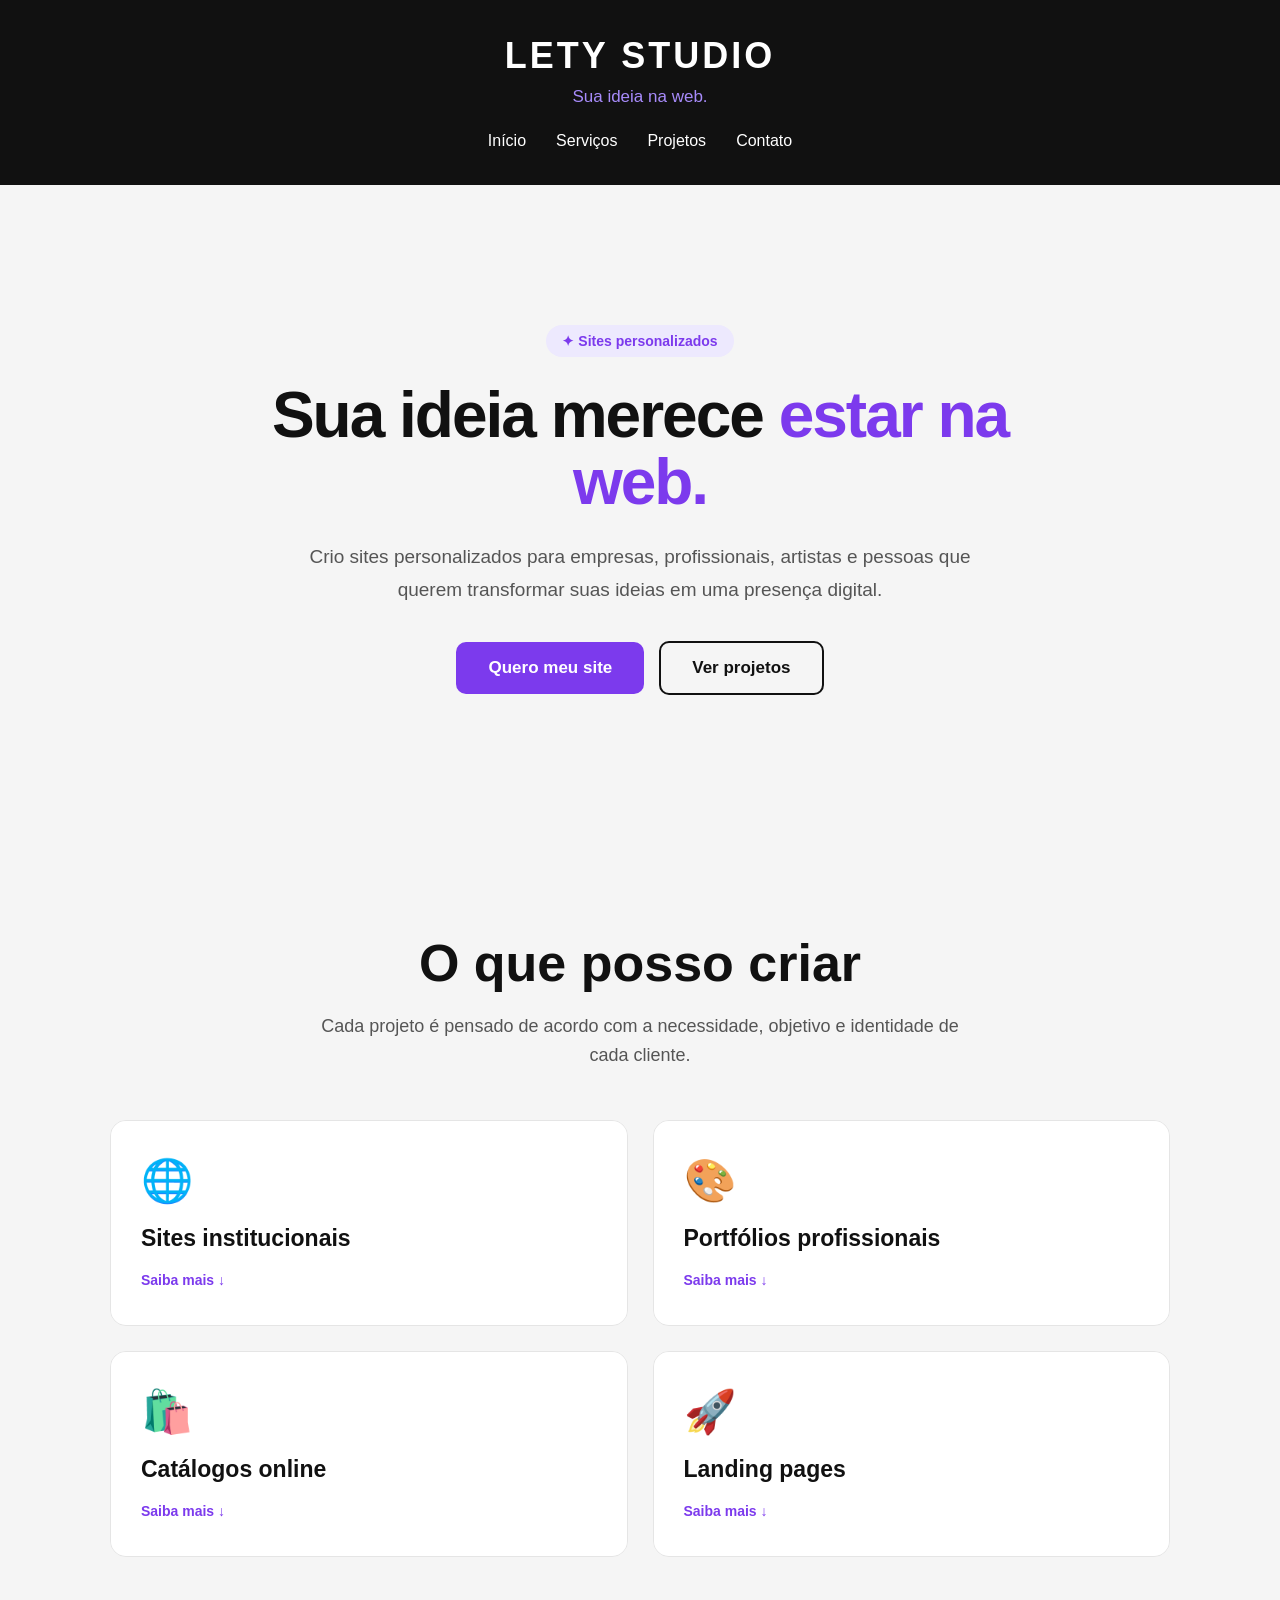
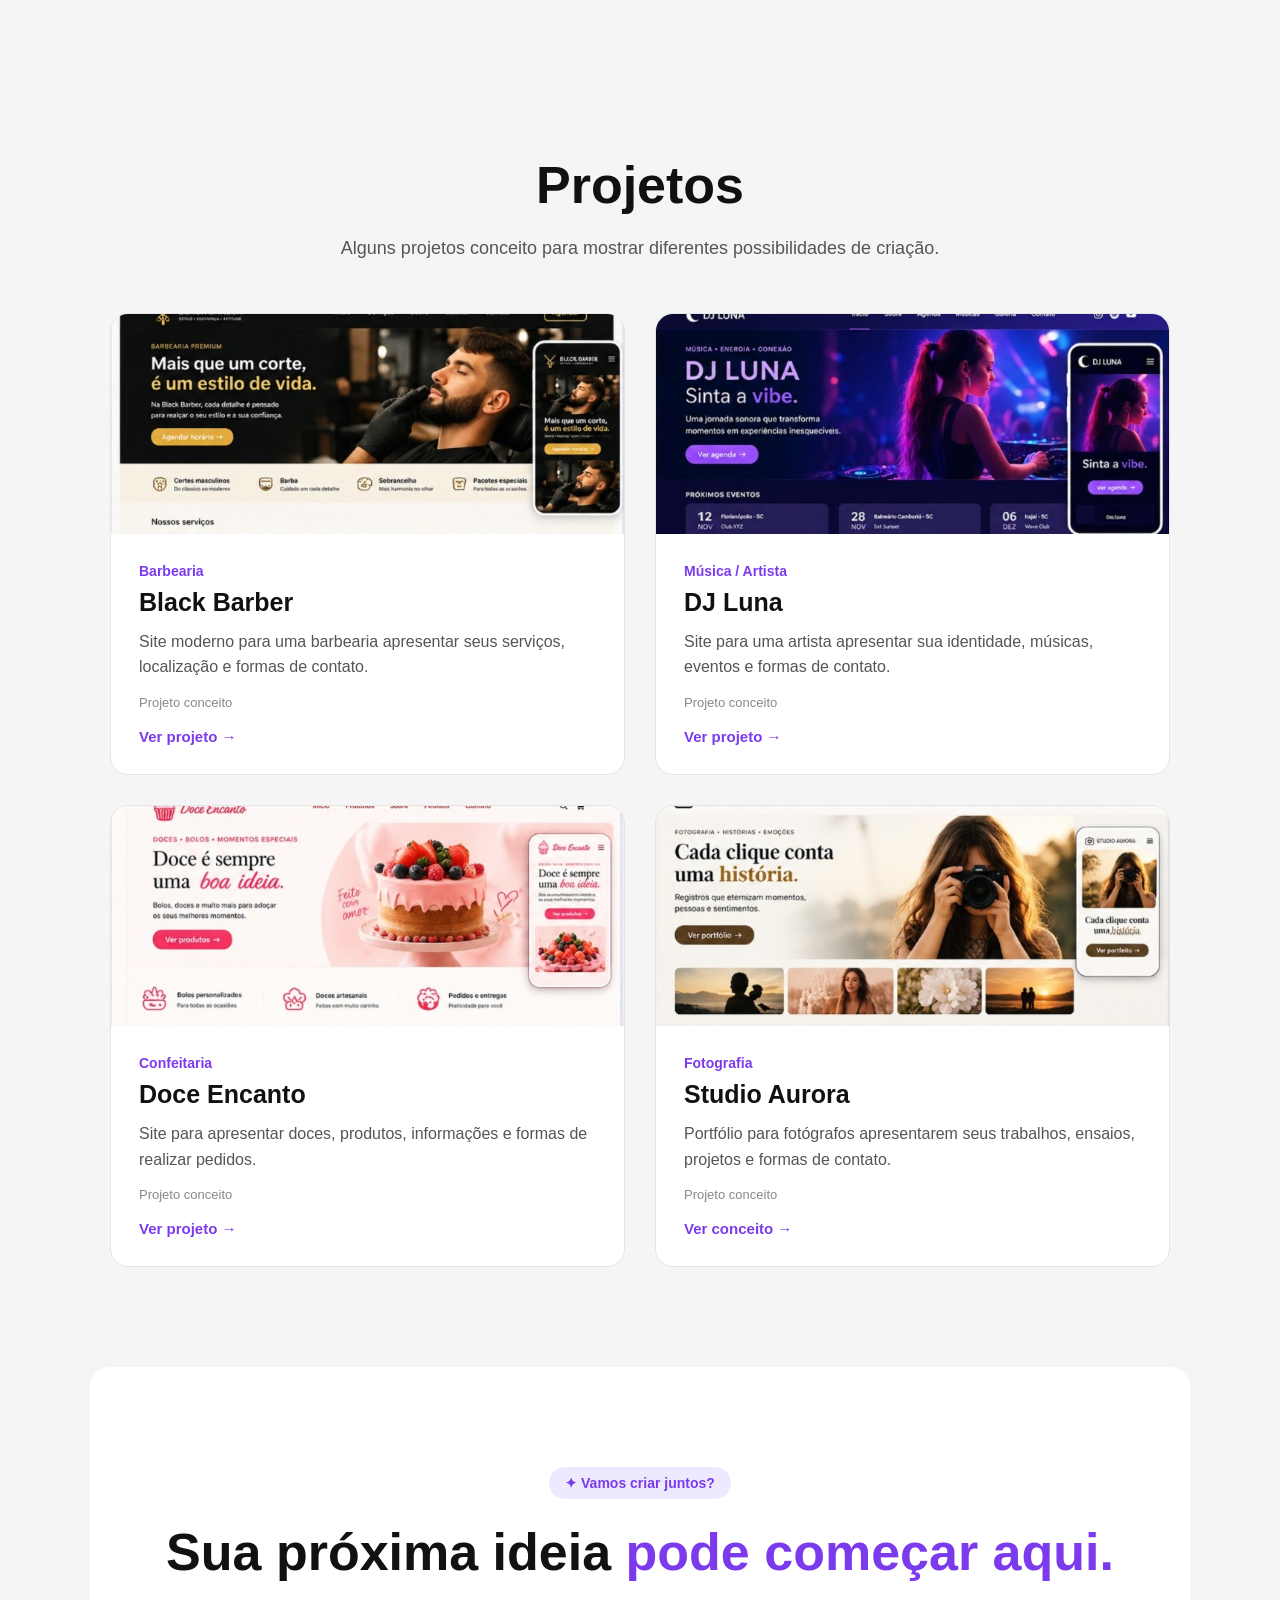
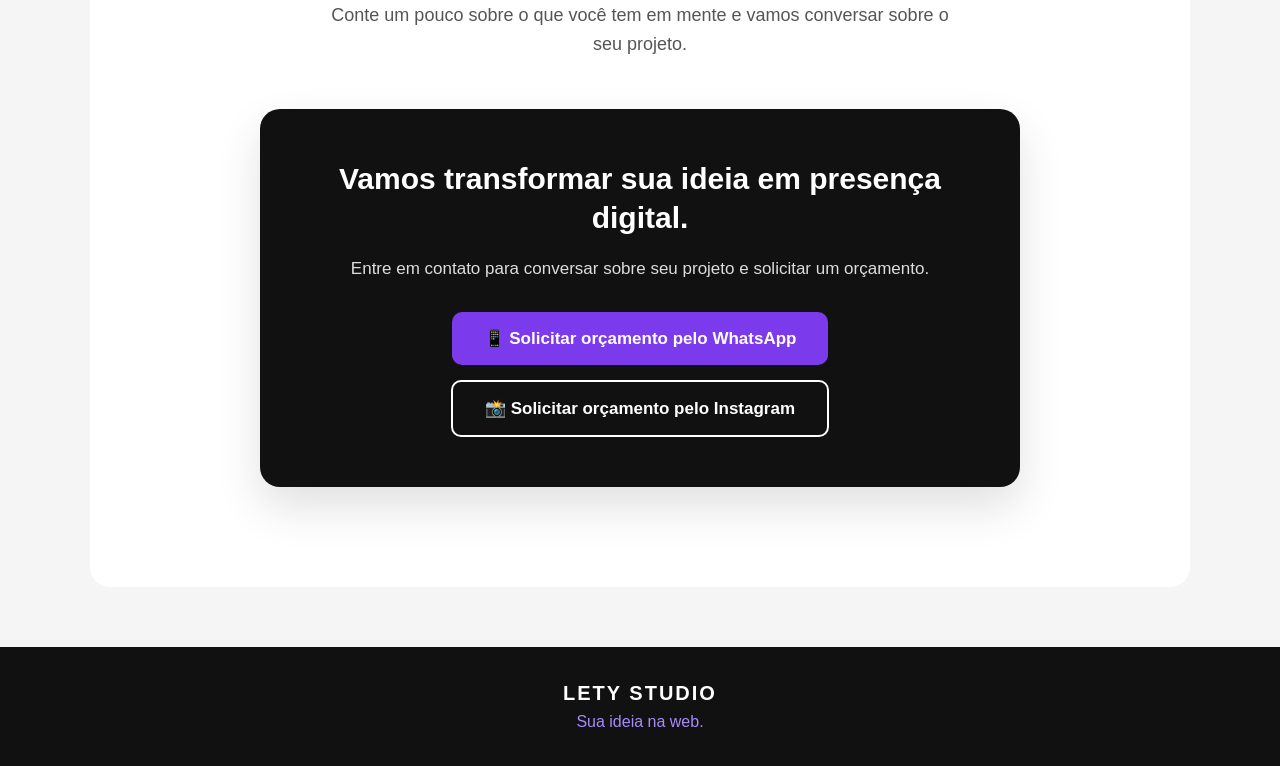
==== index.html @ 12bb8e3f "atualiza portfolio e projetos" ====
<!DOCTYPE html>

<html lang="pt-BR">

<head>

    <!-- Permite usar acentos e caracteres do português -->
    <meta charset="UTF-8">

    <!-- Faz o site se adaptar ao celular -->
    <meta name="viewport" content="width=device-width, initial-scale=1.0">

    <!-- Nome que aparece na aba do navegador -->
    <title>Lety Studio | Sua ideia na web.</title>

    <!-- Conecta o arquivo CSS -->
    <link rel="stylesheet" href="style.css">

</head>

<body>

    <!-- ============================= -->
    <!-- CABEÇALHO -->
    <!-- ============================= -->

    <header>

        <h1>LETY STUDIO</h1>

        <p>Sua ideia na web.</p>

        <!-- Menu principal -->
        <nav>

            <a href="#inicio">Início</a>

            <a href="#servicos">Serviços</a>

            <a href="#projetos">Projetos</a>

            <a href="#contato">Contato</a>

        </nav>

    </header>


    <!-- ============================= -->
    <!-- CONTEÚDO PRINCIPAL -->
    <!-- ============================= -->

    <main>

        <!-- ============================= -->
        <!-- HERO -->
        <!-- ============================= -->

        <section id="inicio" class="hero">

            <span class="hero-destaque">

                ✦ Sites personalizados

            </span>

            <h2>

                Sua ideia merece

                <span>estar na web.</span>

            </h2>

            <p>

                Crio sites personalizados para empresas, profissionais,

                artistas e pessoas que querem transformar suas ideias

                em uma presença digital.

            </p>

            <div class="hero-botoes">

                <!-- Botão controlado pelo JavaScript -->

                <button id="botao-inicio">

                    Quero meu site

                </button>

                <a href="#projetos" class="botao-projetos">

                    Ver projetos

                </a>

            </div>

        </section>


        <!-- ============================= -->
        <!-- SERVIÇOS -->
        <!-- ============================= -->

        <section id="servicos">

            <h2>O que posso criar</h2>

            <p class="texto-secao">

                Cada projeto é pensado de acordo com a necessidade,

                objetivo e identidade de cada cliente.

            </p>

            <div class="servicos-container">


                <!-- SERVIÇO 1 -->

                <div class="servico-card">

                    <!-- Área clicável do card -->

                    <button class="servico-botao">

                        <span class="servico-icone">

                            🌐

                        </span>

                        <h3>

                            Sites institucionais

                        </h3>

                        <span class="servico-indicador">

                            Saiba mais ↓

                        </span>

                    </button>

                    <!-- Informações que aparecem ao clicar -->

                    <div class="servico-detalhes">

                        <p>

                            Sites para empresas, negócios e profissionais

                            apresentarem sua marca, serviços, informações

                            e formas de contato.

                        </p>

                        <p>

                            Ideal para quem quer ter um espaço profissional

                            na internet para apresentar seu negócio e

                            facilitar o contato com clientes.

                        </p>

                        <button

                            class="servico-cta"

                            data-servico="Site institucional"

                        >

                            Quero esse tipo de site

                        </button>

                    </div>

                </div>


                <!-- SERVIÇO 2 -->

                <div class="servico-card">

                    <button class="servico-botao">

                        <span class="servico-icone">

                            🎨

                        </span>

                        <h3>

                            Portfólios profissionais

                        </h3>

                        <span class="servico-indicador">

                            Saiba mais ↓

                        </span>

                    </button>

                    <div class="servico-detalhes">

                        <p>

                            Sites para profissionais, artistas e criadores

                            apresentarem seus trabalhos, projetos,

                            experiências e habilidades.

                        </p>

                        <p>

                            Pode ser usado por fotógrafos, designers,

                            artistas, criadores de conteúdo e diversos

                            profissionais que precisam mostrar seu trabalho.

                        </p>

                        <button

                            class="servico-cta"

                            data-servico="Portfólio profissional"

                        >

                            Quero esse tipo de site

                        </button>

                    </div>

                </div>


                <!-- SERVIÇO 3 -->

                <div class="servico-card">

                    <button class="servico-botao">

                        <span class="servico-icone">

                            🛍️

                        </span>

                        <h3>

                            Catálogos online

                        </h3>

                        <span class="servico-indicador">

                            Saiba mais ↓

                        </span>

                    </button>

                    <div class="servico-detalhes">

                        <p>

                            Sites para apresentar produtos ou serviços

                            de forma organizada, com informações,

                            imagens e formas de contato ou pedido.

                        </p>

                        <p>

                            Uma opção para quem quer mostrar seus produtos

                            de maneira mais profissional e facilitar que

                            o cliente conheça as opções disponíveis.

                        </p>

                        <button

                            class="servico-cta"

                            data-servico="Catálogo online"

                        >

                            Quero esse tipo de site

                        </button>

                    </div>

                </div>


                <!-- SERVIÇO 4 -->

                <div class="servico-card">

                    <button class="servico-botao">

                        <span class="servico-icone">

                            🚀

                        </span>

                        <h3>

                            Landing pages

                        </h3>

                        <span class="servico-indicador">

                            Saiba mais ↓

                        </span>

                    </button>

                    <div class="servico-detalhes">

                        <p>

                            Páginas criadas para divulgar um produto,

                            serviço, evento, projeto ou campanha e

                            incentivar o visitante a realizar uma ação.

                        </p>

                        <p>

                            É uma opção interessante para campanhas,

                            lançamentos, divulgação de serviços ou

                            produtos específicos.

                        </p>

                        <button

                            class="servico-cta"

                            data-servico="Landing page"

                        >

                            Quero esse tipo de site

                        </button>

                    </div>

                </div>

            </div>

        </section>


        <!-- ============================= -->
        <!-- PROJETOS -->
        <!-- ============================= -->

        <section id="projetos">

            <h2>Projetos</h2>

            <p class="texto-secao">

                Alguns projetos conceito para mostrar diferentes

                possibilidades de criação.

            </p>

            <div class="projetos-container">


                <!-- ============================= -->
                <!-- BLACK BARBER -->
                <!-- ============================= -->

                <div class="projeto-card">

                    <div class="projeto-imagem">

                        <img

                            src="imagens/WhatsApp Image 2026-09-25 at 22.54.31 (4).jpeg"

                            alt="Prévia do projeto Black Barber"

                        >

                    </div>

                    <div class="projeto-conteudo">

                        <span class="projeto-nicho">

                            Barbearia

                        </span>

                        <h3>

                            Black Barber

                        </h3>

                        <p>

                            Site moderno para uma barbearia

                            apresentar seus serviços,

                            localização e formas de contato.

                        </p>

                        <small>

                            Projeto conceito

                        </small>

                        <!-- Abre o site completo do Black Barber -->

                        <a

                            href="black-barber/index.html"

                            class="projeto-link"

                        >

                            Ver projeto →

                        </a>

                    </div>

                </div>


                <!-- ============================= -->
                <!-- DJ LUNA -->
                <!-- ============================= -->

                <div class="projeto-card">

                    <div class="projeto-imagem">

                        <img

                            src="imagens/WhatsApp Image 2026-09-25 at 22.54.31 (2).jpeg"

                            alt="Prévia do projeto DJ Luna"

                        >

                    </div>

                    <div class="projeto-conteudo">

                        <span class="projeto-nicho">

                            Música / Artista

                        </span>

                        <h3>

                            DJ Luna

                        </h3>

                        <p>

                            Site para uma artista apresentar

                            sua identidade, músicas, eventos

                            e formas de contato.

                        </p>

                        <small>

                            Projeto conceito

                        </small>

                        <!-- Abre o site completo do DJ Luna -->

                        <a

                            href="dj-luna/index.html"

                            class="projeto-link"

                        >

                            Ver projeto →

                        </a>

                    </div>

                </div>


                <!-- ============================= -->
                <!-- DOCE ENCANTO -->
                <!-- ============================= -->

                <div class="projeto-card">

                    <div class="projeto-imagem">

                        <img

                            src="imagens/WhatsApp Image 2026-09-25 at 22.54.31.jpeg"

                            alt="Prévia do projeto Doce Encanto"

                        >

                    </div>

                    <div class="projeto-conteudo">

                        <span class="projeto-nicho">

                            Confeitaria

                        </span>

                        <h3>

                            Doce Encanto

                        </h3>

                        <p>

                            Site para apresentar doces,

                            produtos, informações e formas

                            de realizar pedidos.

                        </p>

                        <small>

                            Projeto conceito

                        </small>

                        <!-- Abre o site completo do Doce Encanto -->

                        <a

                            href="doce-encanto/index.html"

                            class="projeto-link"

                        >

                            Ver projeto →

                        </a>

                    </div>

                </div>


                <!-- ============================= -->
                <!-- STUDIO AURORA -->
                <!-- ============================= -->

                <div class="projeto-card">

                    <div class="projeto-imagem">

                        <img

                            src="imagens/WhatsApp Image 2026-09-25 at 22.54.31 (3).jpeg"

                            alt="Prévia do projeto Studio Aurora"

                        >

                    </div>

                    <div class="projeto-conteudo">

                        <span class="projeto-nicho">

                            Fotografia

                        </span>

                        <h3>

                            Studio Aurora

                        </h3>

                        <p>

                            Portfólio para fotógrafos apresentarem

                            seus trabalhos, ensaios, projetos

                            e formas de contato.

                        </p>

                        <small>

                            Projeto conceito

                        </small>

                        <a

                            href="#contato"

                            class="projeto-link"

                        >

                            Ver conceito →

                        </a>

                    </div>

                </div>

            </div>

        </section>


        <!-- ============================= -->
        <!-- CONTATO -->
        <!-- ============================= -->

        <section id="contato">

            <span class="contato-destaque">

                ✦ Vamos criar juntos?

            </span>

            <h2>

                Sua próxima ideia

                <span>pode começar aqui.</span>

            </h2>

            <p class="texto-secao">

                Conte um pouco sobre o que você tem em mente

                e vamos conversar sobre o seu projeto.

            </p>

            <div class="contato-container">

                <h3>

                    Vamos transformar sua ideia

                    em presença digital.

                </h3>

                <p>

                    Entre em contato para conversar sobre seu projeto

                    e solicitar um orçamento.

                </p>

                <div class="botoes-contato">

                    <button

                        id="botao-whatsapp"

                        class="botao-contato"

                    >

                        📱 Solicitar orçamento pelo WhatsApp

                    </button>

                    <button

                        id="botao-instagram"

                        class="botao-contato"

                    >

                        📸 Solicitar orçamento pelo Instagram

                    </button>

                </div>

            </div>

        </section>

    </main>


    <!-- ============================= -->
    <!-- RODAPÉ -->
    <!-- ============================= -->

    <footer>

        <p>

            LETY STUDIO

        </p>

        <span>

            Sua ideia na web.

        </span>

    </footer>


    <!-- Conecta o JavaScript -->

    <script src="script.js"></script>

</body>

</html>
---- style.css ----
/* ============================= */
/* CONFIGURAÇÃO GERAL */
/* ============================= */

* {
    margin: 0;
    padding: 0;
    box-sizing: border-box;
}


/* ============================= */
/* ROLAGEM SUAVE */
/* ============================= */

/* Faz a página deslizar suavemente
   quando clicamos nos links do menu */

html {
    scroll-behavior: smooth;
}


/* ============================= */
/* PÁGINA */
/* ============================= */

body {
    font-family: Arial, sans-serif;
    background-color: #F5F5F5;
    color: #111111;
}


/* ============================= */
/* CABEÇALHO */
/* ============================= */

header {
    padding: 35px 20px;
    text-align: center;
    background-color: #111111;
    color: #FFFFFF;
}

header h1 {
    font-size: 36px;
    letter-spacing: 3px;
    font-weight: bold;
}

header p {
    margin-top: 10px;
    font-size: 17px;
    color: #A78BFA;
}


/* ============================= */
/* MENU */
/* ============================= */

nav {
    display: flex;
    justify-content: center;
    gap: 30px;
    margin-top: 25px;
}

nav a {
    text-decoration: none;
    color: #FFFFFF;
    font-size: 16px;
    transition: 0.3s;
}

nav a:hover {
    color: #A78BFA;
}


/* ============================= */
/* SEÇÕES */
/* ============================= */

main section {
    padding: 100px 20px;
    text-align: center;
    max-width: 1100px;
    margin: 0 auto;
}

main h2 {
    font-size: 52px;
    line-height: 1.1;
    font-weight: bold;
}

.texto-secao {
    margin: 20px auto 0;
    font-size: 18px;
    line-height: 1.6;
    max-width: 650px;
    color: #555555;
}


/* ============================= */
/* HERO */
/* ============================= */

.hero {
    min-height: 650px;
    display: flex;
    flex-direction: column;
    justify-content: center;
    align-items: center;
    position: relative;
    overflow: hidden;
}

.hero-destaque {
    display: inline-block;
    padding: 8px 16px;
    border-radius: 30px;
    background-color: #EDE9FE;
    color: #7C3AED;
    font-size: 14px;
    font-weight: bold;
    margin-bottom: 25px;
}

.hero h2 {
    max-width: 850px;
    font-size: 64px;
    line-height: 1.05;
    letter-spacing: -2px;
}

.hero h2 span {
    color: #7C3AED;
}

.hero > p {
    max-width: 700px;
    margin-top: 25px;
    font-size: 19px;
    line-height: 1.7;
    color: #555555;
}

.hero-botoes {
    display: flex;
    justify-content: center;
    align-items: center;
    gap: 15px;
    margin-top: 35px;
}


/* ============================= */
/* BOTÕES */
/* ============================= */

button {
    padding: 16px 32px;
    border: none;
    border-radius: 10px;
    background-color: #7C3AED;
    color: #FFFFFF;
    font-size: 17px;
    font-weight: bold;
    cursor: pointer;
    transition: 0.3s;
}

button:hover {
    background-color: #8B5CF6;
    transform: translateY(-2px);
}

.botao-projetos {
    padding: 15px 31px;
    border: 2px solid #111111;
    border-radius: 10px;
    color: #111111;
    background-color: transparent;
    text-decoration: none;
    font-size: 17px;
    font-weight: bold;
    transition: 0.3s;
}

.botao-projetos:hover {
    background-color: #111111;
    color: #FFFFFF;
}


/* ============================= */
/* SERVIÇOS */
/* ============================= */

.servicos-container {
    display: grid;
    grid-template-columns: repeat(2, 1fr);
    gap: 25px;
    margin-top: 50px;
}

.servico-card {
    background-color: #FFFFFF;
    padding: 0;
    border-radius: 16px;
    border: 1px solid #E5E5E5;
    transition: 0.3s;
    overflow: hidden;
    text-align: left;
}

.servico-card:hover {
    transform: translateY(-5px);
    border-color: #0a1ad2;
}


/* ============================= */
/* BOTÃO DO SERVIÇO */
/* ============================= */

/* Esse botão ocupa todo o card
   e será usado para abrir os detalhes */

.servico-botao {
    width: 100%;
    padding: 35px 30px;
    background-color: #FFFFFF;
    color: #111111;
    border-radius: 0;
    text-align: left;
}


/* Mantém o botão bonito quando
   o mouse passa por cima */

.servico-botao:hover {
    background-color: #FFFFFF;
    color: #111111;
    transform: none;
}


/* Ícone do serviço */

.servico-icone {
    display: block;
    font-size: 42px;
    margin-bottom: 20px;
}


/* Nome do serviço */

.servico-botao h3 {
    font-size: 23px;
    margin-bottom: 15px;
}


/* Texto que indica que o card pode
   ser aberto */

.servico-indicador {
    display: inline-block;
    color: #7C3AED;
    font-size: 14px;
    font-weight: bold;
    margin-top: 5px;
}


/* ============================= */
/* DETALHES DOS SERVIÇOS */
/* ============================= */

/* Essa parte começa escondida */

.servico-detalhes {
    display: none;
    padding: 0 30px 30px;
}


/* Quando o JavaScript adicionar
   a classe "aberto", os detalhes aparecem */

.servico-card.aberto .servico-detalhes {
    display: block;
}


/* Texto dentro dos detalhes */

.servico-detalhes p {
    font-size: 16px;
    line-height: 1.6;
    color: #555555;
    margin-bottom: 15px;
}


/* Botão para solicitar aquele serviço */

.servico-cta {
    margin-top: 5px;
    padding: 12px 20px;
    font-size: 14px;
}


/* Quando o card estiver aberto,
   mudamos a seta para cima */

.servico-card.aberto .servico-indicador {
    font-size: 0;
}

.servico-card.aberto .servico-indicador::after {
    content: "Fechar ↑";
    font-size: 14px;
}


/* ============================= */
/* PROJETOS */
/* ============================= */

.projetos-container {
    display: grid;
    grid-template-columns: repeat(2, 1fr);
    gap: 30px;
    margin-top: 50px;
}

.projeto-card {
    background-color: #FFFFFF;
    border-radius: 18px;
    overflow: hidden;
    border: 1px solid #E5E5E5;
    transition: 0.3s;
    text-align: left;
}

.projeto-card:hover {
    transform: translateY(-7px);
    border-color: #A78BFA;
    box-shadow: 0 15px 35px rgba(124, 58, 237, 0.12);
}


/* ============================= */
/* IMAGEM DOS PROJETOS */
/* ============================= */

.projeto-imagem {
    width: 100%;
    height: 220px;
    overflow: hidden;
    background-color: #EEEEEE;
}

.projeto-imagem img {
    width: 100%;
    height: 100%;
    display: block;
    object-fit: cover;
    object-position: center;
    transition: 0.4s;
}


/* Pequeno zoom quando passa o mouse */

.projeto-card:hover .projeto-imagem img {
    transform: scale(1.03);
}


/* ============================= */
/* CONTEÚDO DOS PROJETOS */
/* ============================= */

.projeto-conteudo {
    padding: 28px;
}

.projeto-nicho {
    color: #7C3AED;
    font-weight: bold;
    font-size: 14px;
}

.projeto-conteudo h3 {
    font-size: 25px;
    margin-top: 8px;
    margin-bottom: 12px;
}

.projeto-conteudo p {
    font-size: 16px;
    line-height: 1.6;
    color: #555555;
    margin-bottom: 15px;
}

.projeto-conteudo small {
    display: block;
    font-size: 13px;
    color: #888888;
    margin-bottom: 18px;
}

.projeto-link {
    display: inline-block;
    color: #7C3AED;
    font-size: 15px;
    font-weight: bold;
    text-decoration: none;
    transition: 0.3s;
}

.projeto-link:hover {
    color: #5B21B6;
    transform: translateX(4px);
}


/* ============================= */
/* CONTATO */
/* ============================= */

#contato {
    background-color: #FFFFFF;
    border-radius: 20px;
    margin-bottom: 60px;
    overflow: hidden;
}

.contato-destaque {
    display: inline-block;
    padding: 8px 16px;
    border-radius: 30px;
    background-color: #EDE9FE;
    color: #7C3AED;
    font-size: 14px;
    font-weight: bold;
    margin-bottom: 25px;
}

#contato h2 span {
    color: #7C3AED;
}

.contato-container {
    max-width: 760px;
    margin: 50px auto 0;
    padding: 50px 40px;
    background-color: #111111;
    border-radius: 20px;
    color: #FFFFFF;
    box-shadow: 0 20px 45px rgba(0, 0, 0, 0.12);
}

.contato-container h3 {
    font-size: 30px;
    line-height: 1.3;
}

.contato-container p {
    margin-top: 18px;
    font-size: 17px;
    line-height: 1.6;
    color: #DDDDDD;
}

.botoes-contato {
    display: flex;
    justify-content: center;
    gap: 15px;
    flex-wrap: wrap;
    margin-top: 30px;
}

.botao-contato {
    margin-top: 0;
    transition: 0.3s;
}

#botao-whatsapp {
    background-color: #7C3AED;
}

#botao-instagram {
    background-color: transparent;
    border: 2px solid #FFFFFF;
}

#botao-instagram:hover {
    background-color: #FFFFFF;
    color: #111111;
}


/* ============================= */
/* RODAPÉ */
/* ============================= */

footer {
    background-color: #111111;
    color: #FFFFFF;
    text-align: center;
    padding: 35px 20px;
}

footer p {
    font-size: 20px;
    font-weight: bold;
    letter-spacing: 2px;
}

footer span {
    display: block;
    margin-top: 8px;
    color: #A78BFA;
}


/* ============================= */
/* CELULARES */
/* ============================= */

@media (max-width: 600px) {

    header h1 {
        font-size: 28px;
    }

    header p {
        font-size: 15px;
    }

    nav {
        flex-wrap: wrap;
        gap: 15px;
        margin-top: 20px;
    }

    nav a {
        font-size: 15px;
    }

    main h2 {
        font-size: 38px;
    }

    .hero {
        min-height: 600px;
        padding-top: 70px;
        padding-bottom: 70px;
    }

    .hero h2 {
        font-size: 43px;
        letter-spacing: -1px;
    }

    .hero > p {
        font-size: 17px;
    }

    .hero-botoes {
        flex-direction: column;
        width: 100%;
    }

    .hero-botoes button,
    .botao-projetos {
        width: 100%;
        max-width: 300px;
        text-align: center;
    }

    main section {
        padding: 70px 20px;
    }

    .servicos-container {
        grid-template-columns: 1fr;
    }


    /* Ajusta os cards de serviço no celular */

    .servico-botao {
        padding: 28px 22px;
    }

    .servico-detalhes {
        padding: 0 22px 25px;
    }


    .projetos-container {
        grid-template-columns: 1fr;
    }

    .projeto-imagem {
        height: 160px;
    }

    .projeto-conteudo {
        padding: 22px;
    }

    .contato-container {
        padding: 35px 20px;
    }

    .contato-container h3 {
        font-size: 23px;
    }

    .contato-container p {
        font-size: 16px;
    }

    .botoes-contato {
        flex-direction: column;
        align-items: center;
    }

    .botao-contato {
        width: 100%;
        max-width: 320px;
    }

}
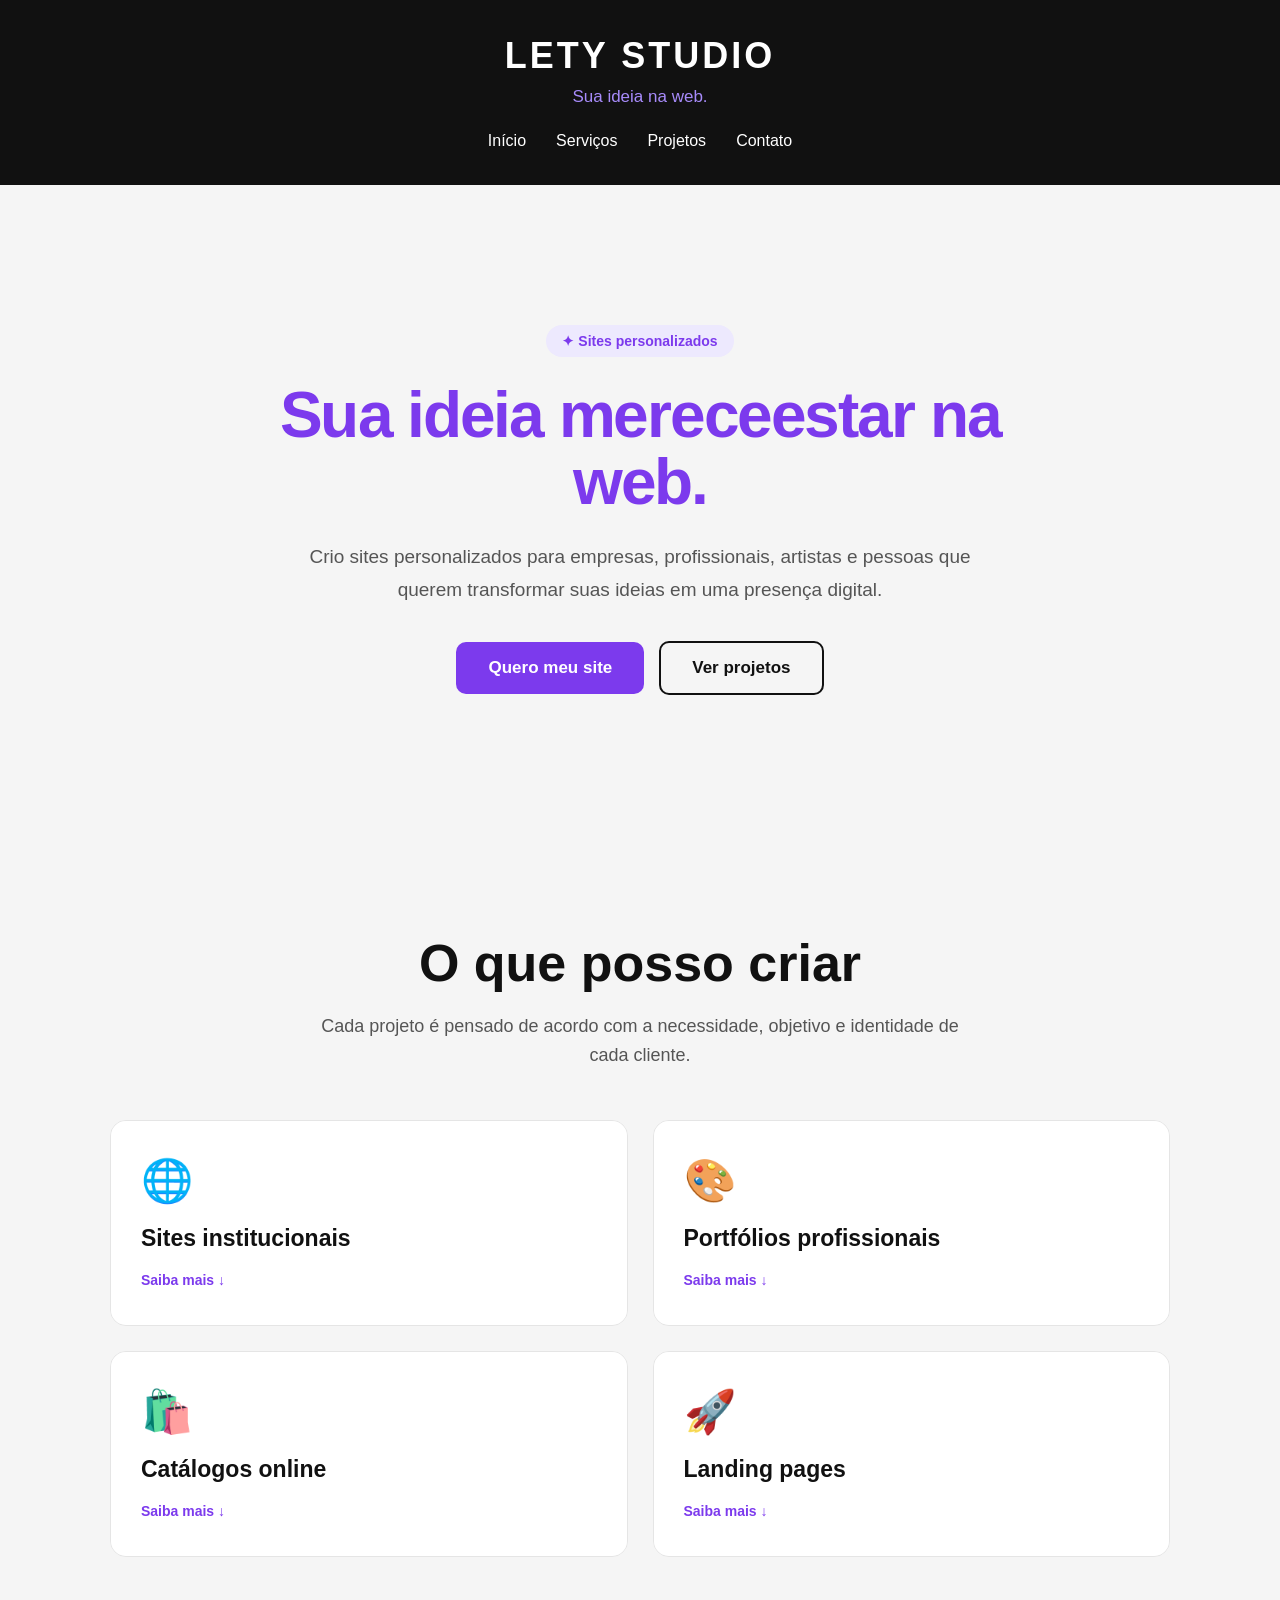
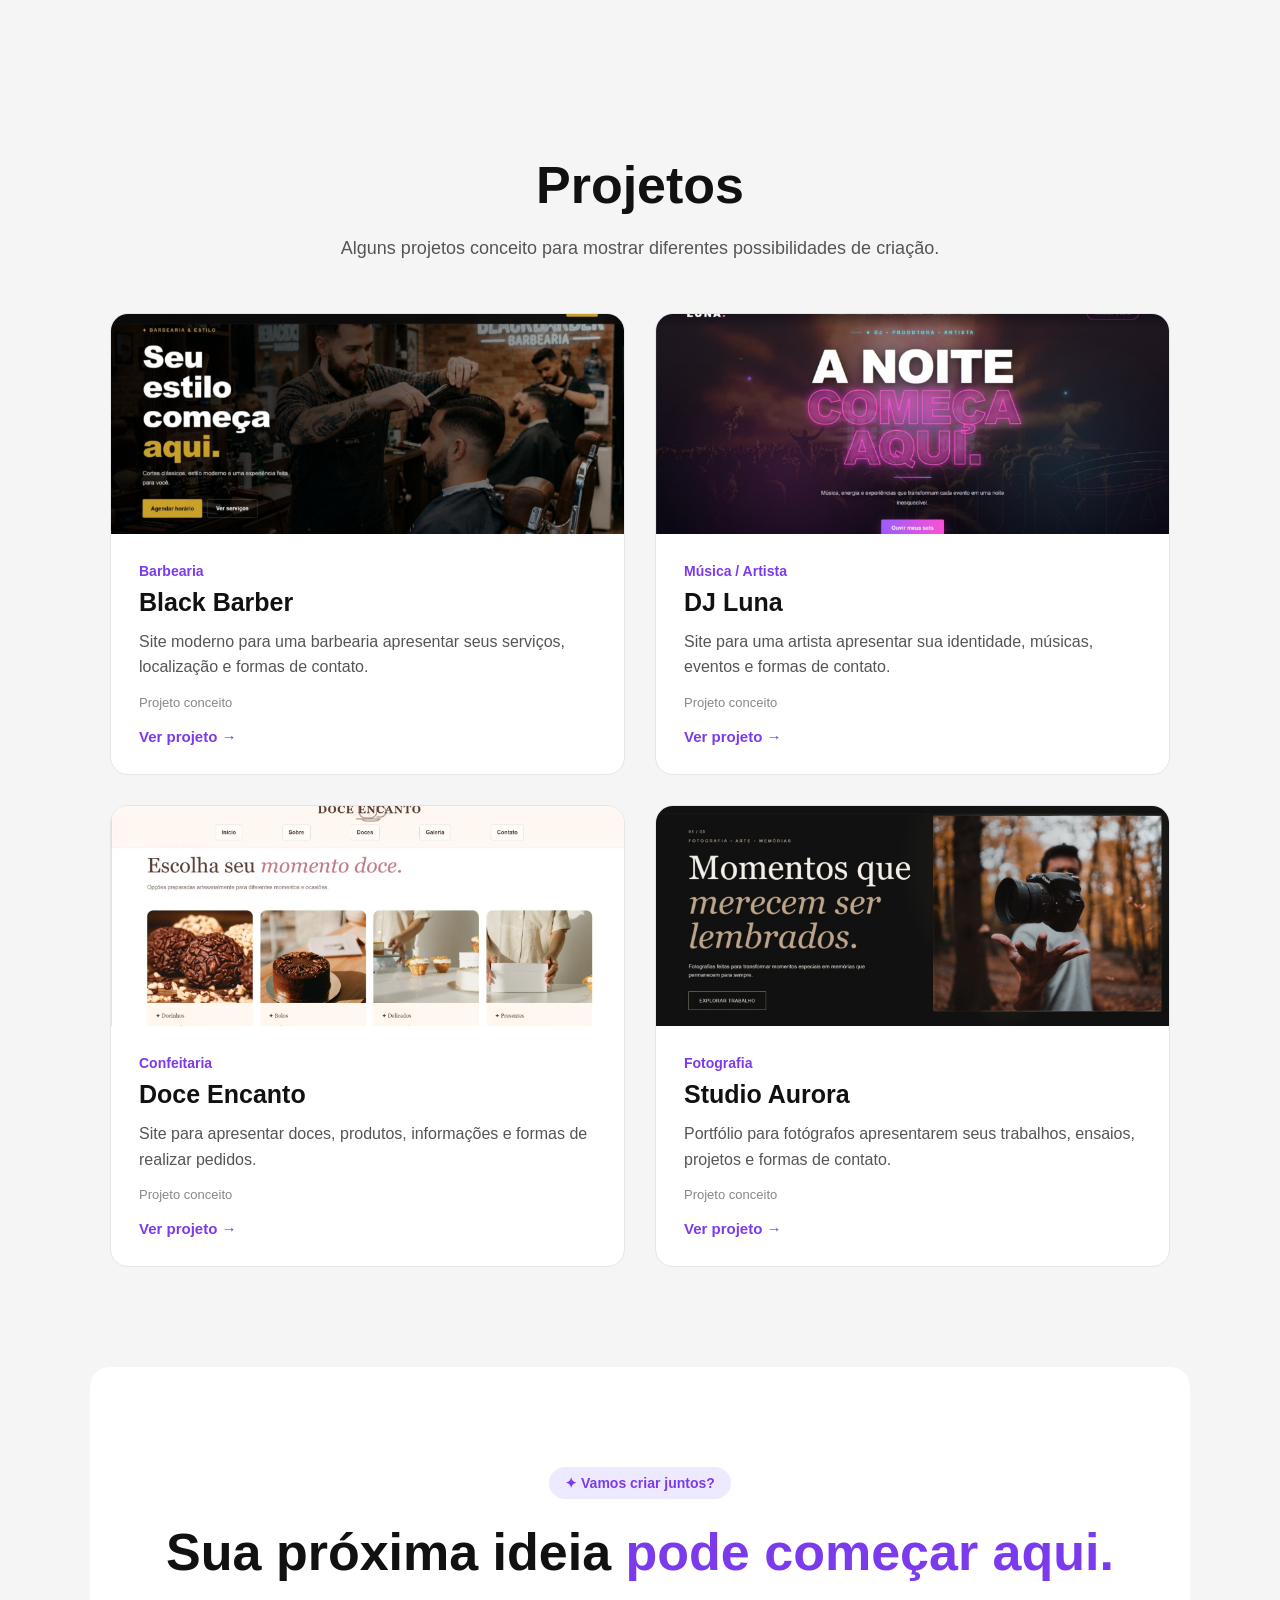
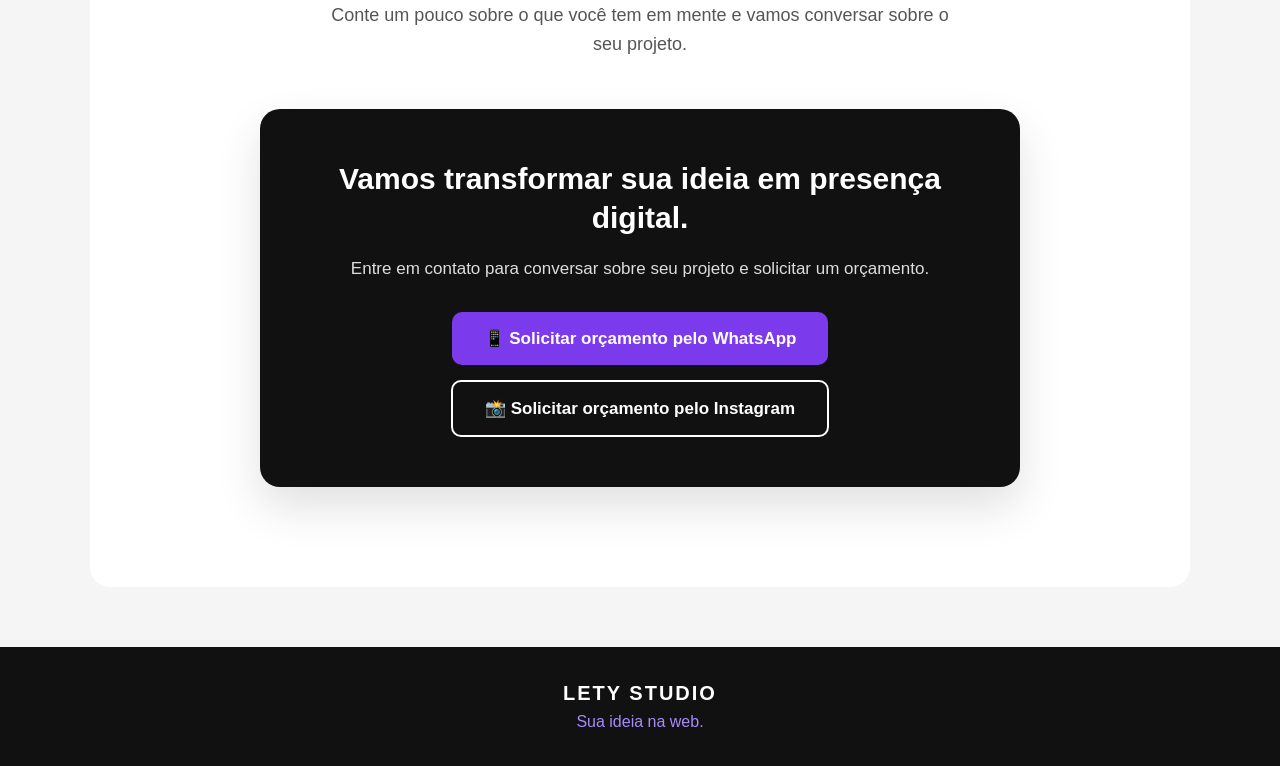
==== commit 11c80604: "finaliza site Lety Studio" ====
--- a/index.html
+++ b/index.html
@@ -18,7 +18,9 @@
 
 </head>
 
+
 <body>
+
 
     <!-- ============================= -->
     <!-- CABEÇALHO -->
@@ -30,20 +32,31 @@
 
         <p>Sua ideia na web.</p>
 
+
         <!-- Menu principal -->
+
         <nav>
 
-            <a href="#inicio">Início</a>
-
-            <a href="#servicos">Serviços</a>
-
-            <a href="#projetos">Projetos</a>
-
-            <a href="#contato">Contato</a>
+            <a href="#inicio">
+                Início
+            </a>
+
+            <a href="#servicos">
+                Serviços
+            </a>
+
+            <a href="#projetos">
+                Projetos
+            </a>
+
+            <a href="#contato">
+                Contato
+            </a>
 
         </nav>
 
     </header>
+
 
 
     <!-- ============================= -->
@@ -52,39 +65,72 @@
 
     <main>
 
+
         <!-- ============================= -->
         <!-- HERO -->
         <!-- ============================= -->
 
         <section id="inicio" class="hero">
 
+
+            <!-- Pequena etiqueta acima do título -->
+
             <span class="hero-destaque">
 
                 ✦ Sites personalizados
 
             </span>
 
-            <h2>
+
+            <!-- ============================= -->
+            <!-- TÍTULO COM TEXT REVEAL -->
+            <!-- ============================= -->
+
+            <!--
+                A classe "titulo-reveal" permite que
+                o JavaScript anime cada letra
+                individualmente.
+
+                A linha "linha-reveal" será usada
+                como elemento decorativo da animação.
+            -->
+
+            <h2 class="titulo-reveal">
 
                 Sua ideia merece
 
-                <span>estar na web.</span>
+                <span>
+                    estar na web.
+                </span>
+
+                <span class="linha-reveal"></span>
 
             </h2>
 
+
+
+            <!-- Texto principal -->
+
             <p>
 
-                Crio sites personalizados para empresas, profissionais,
-
-                artistas e pessoas que querem transformar suas ideias
-
-                em uma presença digital.
+                Crio sites personalizados para empresas,
+                profissionais, artistas e pessoas que
+                querem transformar suas ideias em uma
+                presença digital.
 
             </p>
 
+
+
+            <!-- Botões principais -->
+
             <div class="hero-botoes">
 
-                <!-- Botão controlado pelo JavaScript -->
+
+                <!--
+                    Esse botão é controlado pelo JavaScript
+                    e leva a pessoa até o contato.
+                -->
 
                 <button id="botao-inicio">
 
@@ -92,15 +138,24 @@
 
                 </button>
 
-                <a href="#projetos" class="botao-projetos">
+
+
+                <!-- Link para os projetos -->
+
+                <a
+                    href="#projetos"
+                    class="botao-projetos"
+                >
 
                     Ver projetos
 
                 </a>
 
+
             </div>
 
         </section>
+
 
 
         <!-- ============================= -->
@@ -109,285 +164,330 @@
 
         <section id="servicos">
 
-            <h2>O que posso criar</h2>
+
+            <h2>
+                O que posso criar
+            </h2>
+
 
             <p class="texto-secao">
 
-                Cada projeto é pensado de acordo com a necessidade,
-
-                objetivo e identidade de cada cliente.
+                Cada projeto é pensado de acordo com
+                a necessidade, objetivo e identidade
+                de cada cliente.
 
             </p>
 
+
+
             <div class="servicos-container">
 
 
+                <!-- ============================= -->
                 <!-- SERVIÇO 1 -->
+                <!-- ============================= -->
 
                 <div class="servico-card">
 
-                    <!-- Área clicável do card -->
+
+                    <!-- Área clicável do serviço -->
 
                     <button class="servico-botao">
 
+
                         <span class="servico-icone">
 
                             🌐
 
                         </span>
 
+
                         <h3>
 
                             Sites institucionais
 
                         </h3>
 
+
                         <span class="servico-indicador">
 
                             Saiba mais ↓
 
                         </span>
 
+
                     </button>
 
-                    <!-- Informações que aparecem ao clicar -->
+
+
+                    <!-- Detalhes escondidos -->
 
                     <div class="servico-detalhes">
 
-                        <p>
-
-                            Sites para empresas, negócios e profissionais
-
-                            apresentarem sua marca, serviços, informações
-
+
+                        <p>
+
+                            Sites para empresas, negócios
+                            e profissionais apresentarem
+                            sua marca, serviços, informações
                             e formas de contato.
 
                         </p>
 
-                        <p>
-
-                            Ideal para quem quer ter um espaço profissional
-
-                            na internet para apresentar seu negócio e
-
+
+                        <p>
+
+                            Ideal para quem quer ter um
+                            espaço profissional na internet
+                            para apresentar seu negócio e
                             facilitar o contato com clientes.
 
                         </p>
 
+
                         <button
-
                             class="servico-cta"
-
                             data-servico="Site institucional"
-
                         >
 
                             Quero esse tipo de site
 
                         </button>
 
+
                     </div>
 
                 </div>
 
 
+
+                <!-- ============================= -->
                 <!-- SERVIÇO 2 -->
+                <!-- ============================= -->
 
                 <div class="servico-card">
 
+
                     <button class="servico-botao">
 
+
                         <span class="servico-icone">
 
                             🎨
 
                         </span>
 
+
                         <h3>
 
                             Portfólios profissionais
 
                         </h3>
 
+
                         <span class="servico-indicador">
 
                             Saiba mais ↓
 
                         </span>
 
+
                     </button>
 
+
+
                     <div class="servico-detalhes">
 
-                        <p>
-
-                            Sites para profissionais, artistas e criadores
-
-                            apresentarem seus trabalhos, projetos,
-
+
+                        <p>
+
+                            Sites para profissionais,
+                            artistas e criadores apresentarem
+                            seus trabalhos, projetos,
                             experiências e habilidades.
 
                         </p>
 
-                        <p>
-
-                            Pode ser usado por fotógrafos, designers,
-
-                            artistas, criadores de conteúdo e diversos
-
-                            profissionais que precisam mostrar seu trabalho.
-
-                        </p>
+
+                        <p>
+
+                            Pode ser usado por fotógrafos,
+                            designers, artistas, criadores
+                            de conteúdo e diversos
+                            profissionais que precisam
+                            mostrar seu trabalho.
+
+                        </p>
+
 
                         <button
-
                             class="servico-cta"
-
                             data-servico="Portfólio profissional"
-
                         >
 
                             Quero esse tipo de site
 
                         </button>
 
+
                     </div>
 
                 </div>
 
 
+
+                <!-- ============================= -->
                 <!-- SERVIÇO 3 -->
+                <!-- ============================= -->
 
                 <div class="servico-card">
 
+
                     <button class="servico-botao">
 
+
                         <span class="servico-icone">
 
                             🛍️
 
                         </span>
 
+
                         <h3>
 
                             Catálogos online
 
                         </h3>
 
+
                         <span class="servico-indicador">
 
                             Saiba mais ↓
 
                         </span>
 
+
                     </button>
 
+
+
                     <div class="servico-detalhes">
 
-                        <p>
-
-                            Sites para apresentar produtos ou serviços
-
-                            de forma organizada, com informações,
-
-                            imagens e formas de contato ou pedido.
-
-                        </p>
-
-                        <p>
-
-                            Uma opção para quem quer mostrar seus produtos
-
-                            de maneira mais profissional e facilitar que
-
-                            o cliente conheça as opções disponíveis.
-
-                        </p>
+
+                        <p>
+
+                            Sites para apresentar produtos
+                            ou serviços de forma organizada,
+                            com informações, imagens e
+                            formas de contato ou pedido.
+
+                        </p>
+
+
+                        <p>
+
+                            Uma opção para quem quer mostrar
+                            seus produtos de maneira mais
+                            profissional e facilitar que o
+                            cliente conheça as opções
+                            disponíveis.
+
+                        </p>
+
 
                         <button
-
                             class="servico-cta"
-
                             data-servico="Catálogo online"
-
                         >
 
                             Quero esse tipo de site
 
                         </button>
 
+
                     </div>
 
                 </div>
 
 
+
+                <!-- ============================= -->
                 <!-- SERVIÇO 4 -->
+                <!-- ============================= -->
 
                 <div class="servico-card">
 
+
                     <button class="servico-botao">
 
+
                         <span class="servico-icone">
 
                             🚀
 
                         </span>
 
+
                         <h3>
 
                             Landing pages
 
                         </h3>
 
+
                         <span class="servico-indicador">
 
                             Saiba mais ↓
 
                         </span>
 
+
                     </button>
 
+
+
                     <div class="servico-detalhes">
 
-                        <p>
-
-                            Páginas criadas para divulgar um produto,
-
-                            serviço, evento, projeto ou campanha e
-
-                            incentivar o visitante a realizar uma ação.
-
-                        </p>
-
-                        <p>
-
-                            É uma opção interessante para campanhas,
-
-                            lançamentos, divulgação de serviços ou
-
+
+                        <p>
+
+                            Páginas criadas para divulgar
+                            um produto, serviço, evento,
+                            projeto ou campanha e incentivar
+                            o visitante a realizar uma ação.
+
+                        </p>
+
+
+                        <p>
+
+                            É uma opção interessante para
+                            campanhas, lançamentos,
+                            divulgação de serviços ou
                             produtos específicos.
 
                         </p>
 
+
                         <button
-
                             class="servico-cta"
-
                             data-servico="Landing page"
-
                         >
 
                             Quero esse tipo de site
 
                         </button>
 
+
                     </div>
 
                 </div>
 
+
             </div>
 
         </section>
+
 
 
         <!-- ============================= -->
@@ -396,16 +496,21 @@
 
         <section id="projetos">
 
-            <h2>Projetos</h2>
+
+            <h2>
+                Projetos
+            </h2>
+
 
             <p class="texto-secao">
 
-                Alguns projetos conceito para mostrar diferentes
-
-                possibilidades de criação.
+                Alguns projetos conceito para mostrar
+                diferentes possibilidades de criação.
 
             </p>
 
+
+
             <div class="projetos-container">
 
 
@@ -415,242 +520,251 @@
 
                 <div class="projeto-card">
 
+
                     <div class="projeto-imagem">
 
                         <img
-
-                            src="imagens/WhatsApp Image 2026-09-25 at 22.54.31 (4).jpeg"
-
+                            src="imagens/capa-black-barber.jpeg"
                             alt="Prévia do projeto Black Barber"
-
-                        >
-
-                    </div>
+                        >
+
+                    </div>
+
+
 
                     <div class="projeto-conteudo">
 
+
                         <span class="projeto-nicho">
 
                             Barbearia
 
                         </span>
 
+
                         <h3>
 
                             Black Barber
 
                         </h3>
 
+
                         <p>
 
                             Site moderno para uma barbearia
-
                             apresentar seus serviços,
-
                             localização e formas de contato.
 
                         </p>
 
+
                         <small>
 
                             Projeto conceito
 
                         </small>
 
+
                         <!-- Abre o site completo do Black Barber -->
 
                         <a
-
                             href="black-barber/index.html"
-
                             class="projeto-link"
-
                         >
 
                             Ver projeto →
 
                         </a>
 
+
                     </div>
 
                 </div>
 
 
+
                 <!-- ============================= -->
                 <!-- DJ LUNA -->
                 <!-- ============================= -->
 
                 <div class="projeto-card">
 
+
                     <div class="projeto-imagem">
 
                         <img
-
-                            src="imagens/WhatsApp Image 2026-09-25 at 22.54.31 (2).jpeg"
-
+                            src="imagens/capa-dj-luna.jpeg"
                             alt="Prévia do projeto DJ Luna"
-
-                        >
-
-                    </div>
+                        >
+
+                    </div>
+
+
 
                     <div class="projeto-conteudo">
 
+
                         <span class="projeto-nicho">
 
                             Música / Artista
 
                         </span>
 
+
                         <h3>
 
                             DJ Luna
 
                         </h3>
 
+
                         <p>
 
                             Site para uma artista apresentar
-
                             sua identidade, músicas, eventos
-
                             e formas de contato.
 
                         </p>
 
+
                         <small>
 
                             Projeto conceito
 
                         </small>
 
+
                         <!-- Abre o site completo do DJ Luna -->
 
                         <a
-
                             href="dj-luna/index.html"
-
                             class="projeto-link"
-
                         >
 
                             Ver projeto →
 
                         </a>
 
+
                     </div>
 
                 </div>
 
 
+
                 <!-- ============================= -->
                 <!-- DOCE ENCANTO -->
                 <!-- ============================= -->
 
                 <div class="projeto-card">
 
+
                     <div class="projeto-imagem">
 
                         <img
-
-                            src="imagens/WhatsApp Image 2026-09-25 at 22.54.31.jpeg"
-
+                            src="imagens/capa-doce-encanto.jpeg"
                             alt="Prévia do projeto Doce Encanto"
-
-                        >
-
-                    </div>
+                        >
+
+                    </div>
+
+
 
                     <div class="projeto-conteudo">
 
+
                         <span class="projeto-nicho">
 
                             Confeitaria
 
                         </span>
 
+
                         <h3>
 
                             Doce Encanto
 
                         </h3>
 
+
                         <p>
 
                             Site para apresentar doces,
-
                             produtos, informações e formas
-
                             de realizar pedidos.
 
                         </p>
 
+
                         <small>
 
                             Projeto conceito
 
                         </small>
 
+
                         <!-- Abre o site completo do Doce Encanto -->
 
                         <a
-
                             href="doce-encanto/index.html"
-
                             class="projeto-link"
-
                         >
 
                             Ver projeto →
 
                         </a>
 
+
                     </div>
 
                 </div>
 
 
+
                 <!-- ============================= -->
                 <!-- STUDIO AURORA -->
                 <!-- ============================= -->
 
                 <div class="projeto-card">
 
+
                     <div class="projeto-imagem">
 
                         <img
-
-                            src="imagens/WhatsApp Image 2026-09-25 at 22.54.31 (3).jpeg"
-
+                            src="imagens/capa-studio-aurora.jpeg"
                             alt="Prévia do projeto Studio Aurora"
-
-                        >
-
-                    </div>
+                        >
+
+                    </div>
+
+
 
                     <div class="projeto-conteudo">
 
+
                         <span class="projeto-nicho">
 
                             Fotografia
 
                         </span>
 
+
                         <h3>
 
                             Studio Aurora
 
                         </h3>
 
-                        <p>
-
-                            Portfólio para fotógrafos apresentarem
-
-                            seus trabalhos, ensaios, projetos
-
-                            e formas de contato.
-
-                        </p>
+
+                        <p>
+
+                            Portfólio para fotógrafos
+                            apresentarem seus trabalhos,
+                            ensaios, projetos e formas
+                            de contato.
+
+                        </p>
+
 
                         <small>
 
@@ -658,25 +772,28 @@
 
                         </small>
 
+
+                        <!-- Abre o site completo do Studio Aurora -->
+
                         <a
-
-                            href="#contato"
-
+                            href="studio-aurora/index.html"
                             class="projeto-link"
-
-                        >
-
-                            Ver conceito →
+                        >
+
+                            Ver projeto →
 
                         </a>
 
+
                     </div>
 
                 </div>
 
+
             </div>
 
         </section>
+
 
 
         <!-- ============================= -->
@@ -685,79 +802,96 @@
 
         <section id="contato">
 
+
             <span class="contato-destaque">
 
                 ✦ Vamos criar juntos?
 
             </span>
 
+
+
             <h2>
 
                 Sua próxima ideia
 
-                <span>pode começar aqui.</span>
+                <span>
+                    pode começar aqui.
+                </span>
 
             </h2>
 
+
+
             <p class="texto-secao">
 
-                Conte um pouco sobre o que você tem em mente
-
-                e vamos conversar sobre o seu projeto.
+                Conte um pouco sobre o que você tem
+                em mente e vamos conversar sobre
+                o seu projeto.
 
             </p>
 
+
+
             <div class="contato-container">
 
+
                 <h3>
 
                     Vamos transformar sua ideia
-
                     em presença digital.
 
                 </h3>
 
+
+
                 <p>
 
-                    Entre em contato para conversar sobre seu projeto
-
-                    e solicitar um orçamento.
+                    Entre em contato para conversar
+                    sobre seu projeto e solicitar
+                    um orçamento.
 
                 </p>
 
+
+
                 <div class="botoes-contato">
 
+
+                    <!-- Botão WhatsApp -->
+
                     <button
-
                         id="botao-whatsapp"
-
                         class="botao-contato"
-
                     >
 
                         📱 Solicitar orçamento pelo WhatsApp
 
                     </button>
 
+
+
+                    <!-- Botão Instagram -->
+
                     <button
-
                         id="botao-instagram"
-
                         class="botao-contato"
-
                     >
 
                         📸 Solicitar orçamento pelo Instagram
 
                     </button>
 
+
                 </div>
 
             </div>
 
         </section>
 
+
     </main>
+
 
 
     <!-- ============================= -->
@@ -766,25 +900,34 @@
 
     <footer>
 
+
         <p>
 
             LETY STUDIO
 
         </p>
 
+
         <span>
 
             Sua ideia na web.
 
         </span>
 
+
     </footer>
 
 
-    <!-- Conecta o JavaScript -->
+
+    <!-- ============================= -->
+    <!-- JAVASCRIPT -->
+    <!-- ============================= -->
+
+    <!-- Conecta o arquivo JavaScript -->
 
     <script src="script.js"></script>
 
+
 </body>
 
 </html>
--- a/style.css
+++ b/style.css
@@ -12,9 +12,6 @@
 /* ============================= */
 /* ROLAGEM SUAVE */
 /* ============================= */
-
-/* Faz a página deslizar suavemente
-   quando clicamos nos links do menu */
 
 html {
     scroll-behavior: smooth;
@@ -159,6 +156,118 @@
 
 
 /* ============================= */
+/* TEXTO REVEAL */
+/* ============================= */
+
+.titulo-reveal {
+    position: relative;
+    overflow: visible;
+}
+
+.titulo-reveal .palavra-reveal {
+    display: inline-block;
+    white-space: nowrap;
+    color: #111111;
+}
+
+.titulo-reveal .letra-reveal {
+    display: inline-block;
+    opacity: 0;
+    transform:
+        translate3d(35px, 18px, 0)
+        rotate(8deg);
+    transform-origin: center bottom;
+
+    animation:
+        letraEntrando
+        1.15s
+        cubic-bezier(0.16, 1, 0.3, 1)
+        forwards;
+
+    animation-delay: var(--atraso-letra);
+}
+
+.titulo-reveal .palavra-reveal[style*="#7C3AED"] {
+    color: #7C3AED;
+}
+
+
+/* ============================= */
+/* ANIMAÇÃO DAS LETRAS */
+/* ============================= */
+
+@keyframes letraEntrando {
+
+    0% {
+        opacity: 0;
+
+        transform:
+            translate3d(35px, 18px, 0)
+            rotate(8deg);
+    }
+
+    55% {
+        opacity: 1;
+
+        transform:
+            translate3d(-3px, -2px, 0)
+            rotate(-1.5deg);
+    }
+
+    100% {
+        opacity: 1;
+
+        transform:
+            translate3d(0, 0, 0)
+            rotate(0deg);
+    }
+}
+
+
+/* ============================= */
+/* LINHA DECORATIVA */
+/* ============================= */
+
+.titulo-reveal .linha-reveal {
+    display: none;
+}
+
+
+/* ============================= */
+/* EFEITO DE ROLAGEM */
+/* ============================= */
+
+/*
+   Os elementos começam um pouco
+   mais para baixo e transparentes.
+*/
+.efeito-rolagem {
+    opacity: 0;
+
+    transform: translateY(45px);
+
+    /*
+       Entrada mais suave e demorada.
+       O cubic-bezier deixa o movimento
+       começar e terminar de forma mais natural.
+    */
+    transition:
+        opacity 1.3s cubic-bezier(0.16, 1, 0.3, 1),
+        transform 1.3s cubic-bezier(0.16, 1, 0.3, 1);
+}
+
+
+/*
+   Quando o elemento entra na tela,
+   ele volta suavemente para sua posição.
+*/
+.efeito-rolagem.apareceu {
+    opacity: 1;
+    transform: translateY(0);
+}
+
+
+/* ============================= */
 /* BOTÕES */
 /* ============================= */
 
@@ -228,9 +337,6 @@
 /* BOTÃO DO SERVIÇO */
 /* ============================= */
 
-/* Esse botão ocupa todo o card
-   e será usado para abrir os detalhes */
-
 .servico-botao {
     width: 100%;
     padding: 35px 30px;
@@ -240,36 +346,22 @@
     text-align: left;
 }
 
-
-/* Mantém o botão bonito quando
-   o mouse passa por cima */
-
 .servico-botao:hover {
     background-color: #FFFFFF;
     color: #111111;
     transform: none;
 }
 
-
-/* Ícone do serviço */
-
 .servico-icone {
     display: block;
     font-size: 42px;
     margin-bottom: 20px;
 }
 
-
-/* Nome do serviço */
-
 .servico-botao h3 {
     font-size: 23px;
     margin-bottom: 15px;
 }
-
-
-/* Texto que indica que o card pode
-   ser aberto */
 
 .servico-indicador {
     display: inline-block;
@@ -284,23 +376,14 @@
 /* DETALHES DOS SERVIÇOS */
 /* ============================= */
 
-/* Essa parte começa escondida */
-
 .servico-detalhes {
     display: none;
     padding: 0 30px 30px;
 }
 
-
-/* Quando o JavaScript adicionar
-   a classe "aberto", os detalhes aparecem */
-
 .servico-card.aberto .servico-detalhes {
     display: block;
 }
-
-
-/* Texto dentro dos detalhes */
 
 .servico-detalhes p {
     font-size: 16px;
@@ -309,18 +392,11 @@
     margin-bottom: 15px;
 }
 
-
-/* Botão para solicitar aquele serviço */
-
 .servico-cta {
     margin-top: 5px;
     padding: 12px 20px;
     font-size: 14px;
 }
-
-
-/* Quando o card estiver aberto,
-   mudamos a seta para cima */
 
 .servico-card.aberto .servico-indicador {
     font-size: 0;
@@ -378,9 +454,6 @@
     object-position: center;
     transition: 0.4s;
 }
-
-
-/* Pequeno zoom quando passa o mouse */
 
 .projeto-card:hover .projeto-imagem img {
     transform: scale(1.03);
@@ -599,9 +672,6 @@
         grid-template-columns: 1fr;
     }
 
-
-    /* Ajusta os cards de serviço no celular */
-
     .servico-botao {
         padding: 28px 22px;
     }
@@ -609,7 +679,6 @@
     .servico-detalhes {
         padding: 0 22px 25px;
     }
-
 
     .projetos-container {
         grid-template-columns: 1fr;
@@ -645,4 +714,23 @@
         max-width: 320px;
     }
 
+
+    /* ============================= */
+    /* AJUSTE DO TEXTO REVEAL */
+    /* ============================= */
+
+    .titulo-reveal .letra-reveal {
+        transform:
+            translate3d(20px, 12px, 0)
+            rotate(6deg);
+    }
+
+    .titulo-reveal .palavra-reveal {
+        white-space: nowrap;
+    }
+
+    .titulo-reveal .linha-reveal {
+        display: none;
+    }
+
 }
